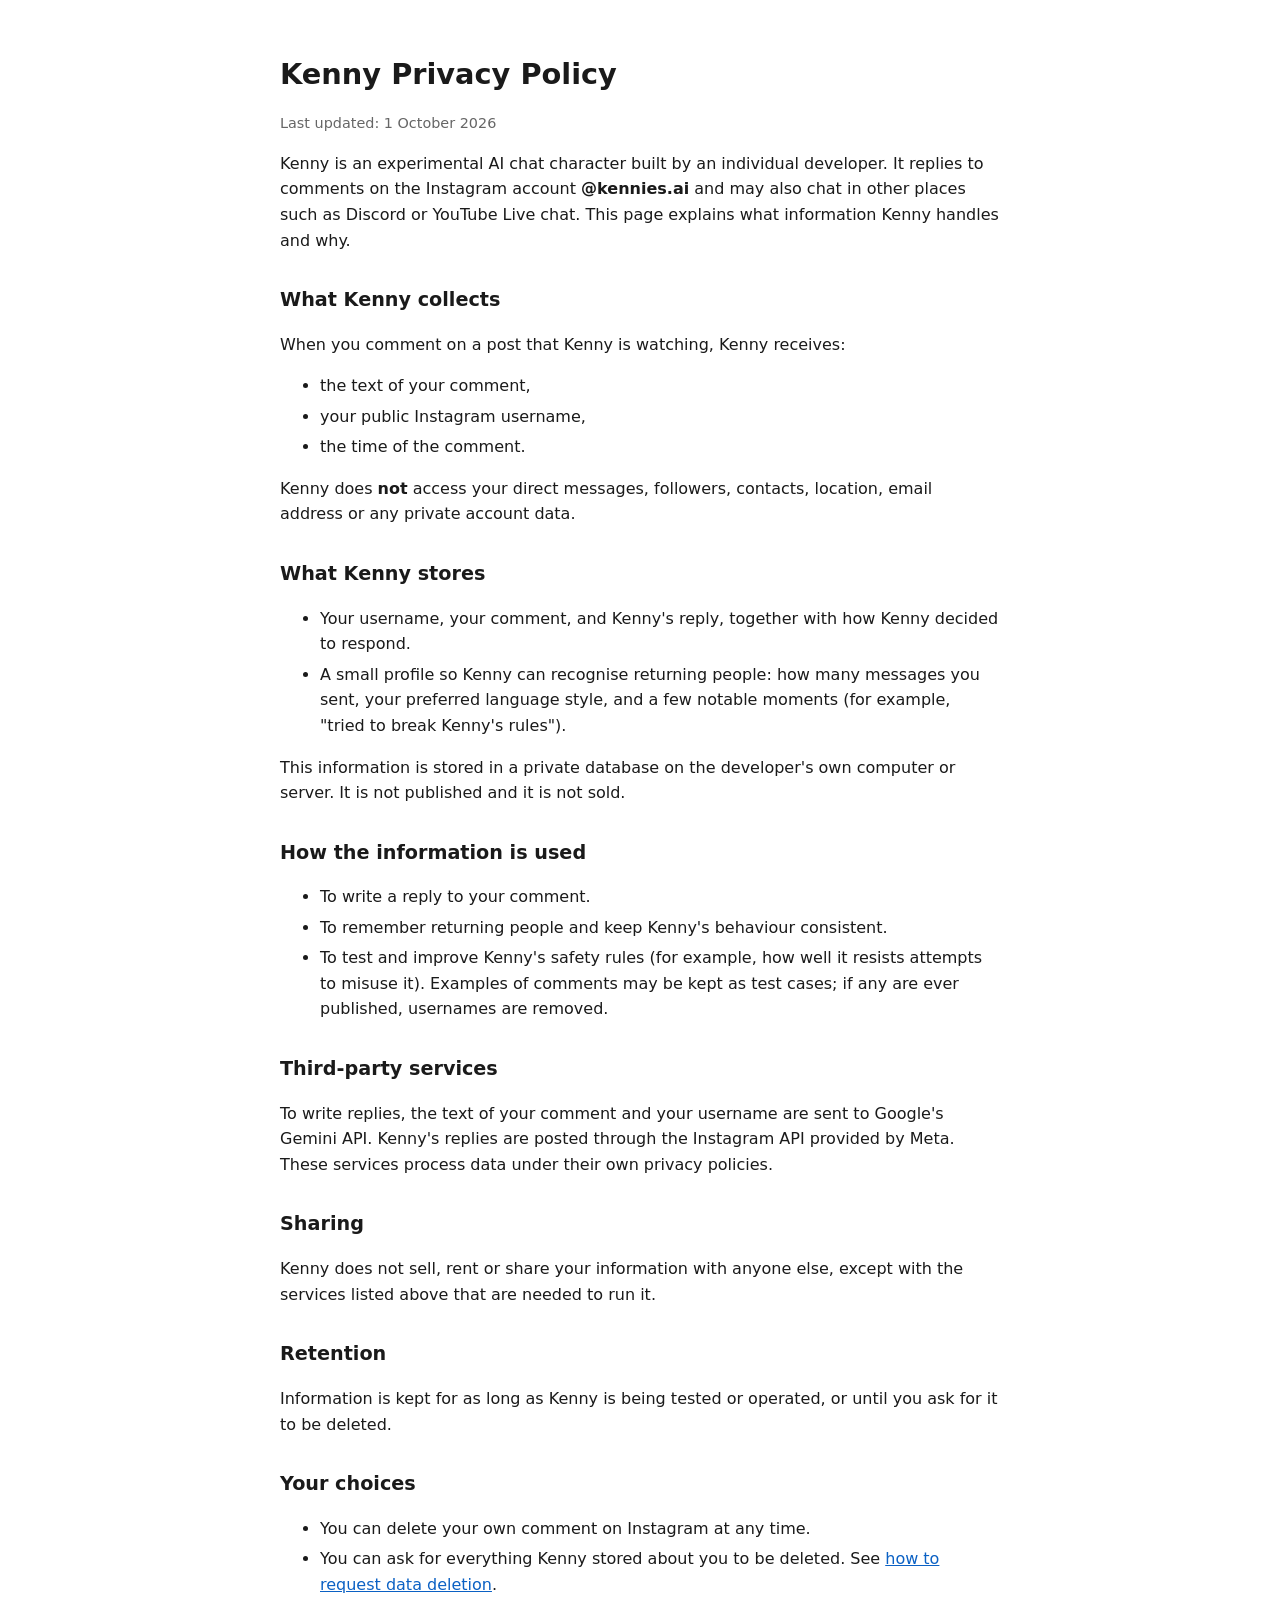
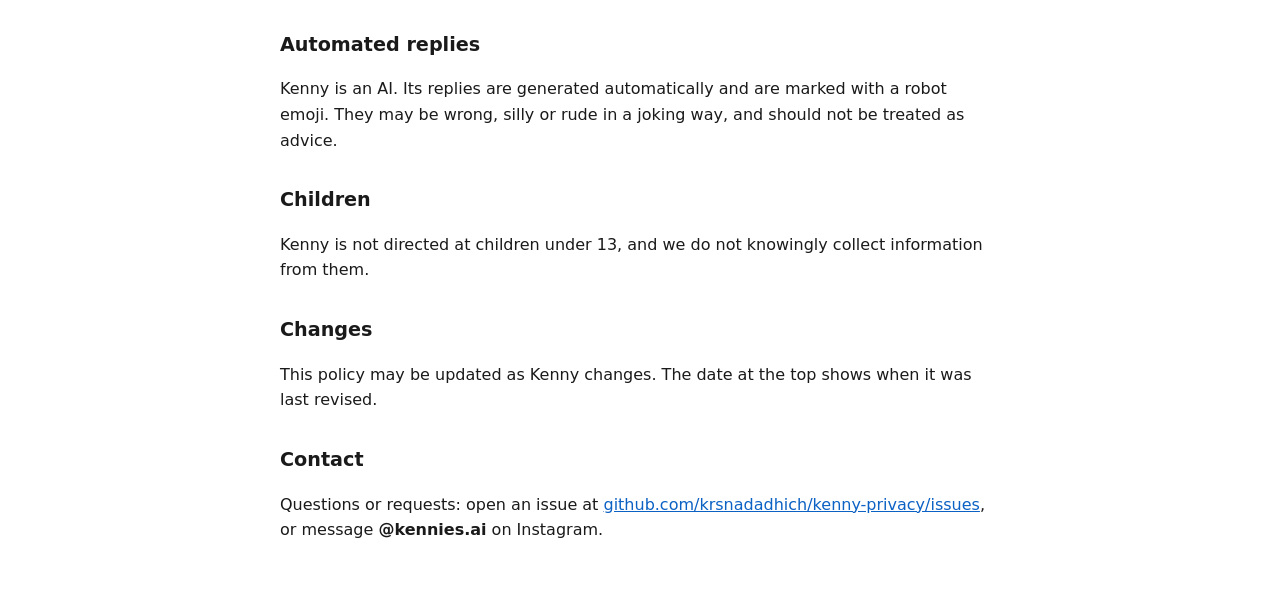
==== index.html @ 609c929e "Add Kenny privacy policy and data deletion pages" ====
<!doctype html>
<html lang="en">
<head>
<meta charset="utf-8">
<meta name="viewport" content="width=device-width,initial-scale=1">
<title>Kenny Privacy Policy</title>
<link rel="stylesheet" href="style.css">
</head>
<body>
<h1>Kenny Privacy Policy</h1>
<p class="meta">Last updated: 1 October 2026</p>

<p>Kenny is an experimental AI chat character built by an individual developer. It replies to comments on the Instagram account <strong>@kennies.ai</strong> and may also chat in other places such as Discord or YouTube Live chat. This page explains what information Kenny handles and why.</p>

<h2>What Kenny collects</h2>
<p>When you comment on a post that Kenny is watching, Kenny receives:</p>
<ul>
<li>the text of your comment,</li>
<li>your public Instagram username,</li>
<li>the time of the comment.</li>
</ul>
<p>Kenny does <strong>not</strong> access your direct messages, followers, contacts, location, email address or any private account data.</p>

<h2>What Kenny stores</h2>
<ul>
<li>Your username, your comment, and Kenny's reply, together with how Kenny decided to respond.</li>
<li>A small profile so Kenny can recognise returning people: how many messages you sent, your preferred language style, and a few notable moments (for example, "tried to break Kenny's rules").</li>
</ul>
<p>This information is stored in a private database on the developer's own computer or server. It is not published and it is not sold.</p>

<h2>How the information is used</h2>
<ul>
<li>To write a reply to your comment.</li>
<li>To remember returning people and keep Kenny's behaviour consistent.</li>
<li>To test and improve Kenny's safety rules (for example, how well it resists attempts to misuse it). Examples of comments may be kept as test cases; if any are ever published, usernames are removed.</li>
</ul>

<h2>Third-party services</h2>
<p>To write replies, the text of your comment and your username are sent to Google's Gemini API. Kenny's replies are posted through the Instagram API provided by Meta. These services process data under their own privacy policies.</p>

<h2>Sharing</h2>
<p>Kenny does not sell, rent or share your information with anyone else, except with the services listed above that are needed to run it.</p>

<h2>Retention</h2>
<p>Information is kept for as long as Kenny is being tested or operated, or until you ask for it to be deleted.</p>

<h2>Your choices</h2>
<ul>
<li>You can delete your own comment on Instagram at any time.</li>
<li>You can ask for everything Kenny stored about you to be deleted. See <a href="data-deletion.html">how to request data deletion</a>.</li>
</ul>

<h2>Automated replies</h2>
<p>Kenny is an AI. Its replies are generated automatically and are marked with a robot emoji. They may be wrong, silly or rude in a joking way, and should not be treated as advice.</p>

<h2>Children</h2>
<p>Kenny is not directed at children under 13, and we do not knowingly collect information from them.</p>

<h2>Changes</h2>
<p>This policy may be updated as Kenny changes. The date at the top shows when it was last revised.</p>

<h2>Contact</h2>
<p>Questions or requests: open an issue at <a href="https://github.com/krsnadadhich/kenny-privacy/issues">github.com/krsnadadhich/kenny-privacy/issues</a>, or message <strong>@kennies.ai</strong> on Instagram.</p>
</body>
</html>
---- style.css ----
body{font-family:system-ui,-apple-system,Segoe UI,Roboto,sans-serif;line-height:1.6;max-width:720px;margin:0 auto;padding:2rem 1.25rem;color:#1a1a1a;background:#fff}
h1{font-size:1.8rem;margin-bottom:.25rem}h2{font-size:1.2rem;margin-top:2rem}
.meta{color:#666;font-size:.9rem}a{color:#0b61c4}li{margin:.3rem 0}
@media(prefers-color-scheme:dark){body{background:#121212;color:#e6e6e6}.meta{color:#999}a{color:#6ab0ff}}
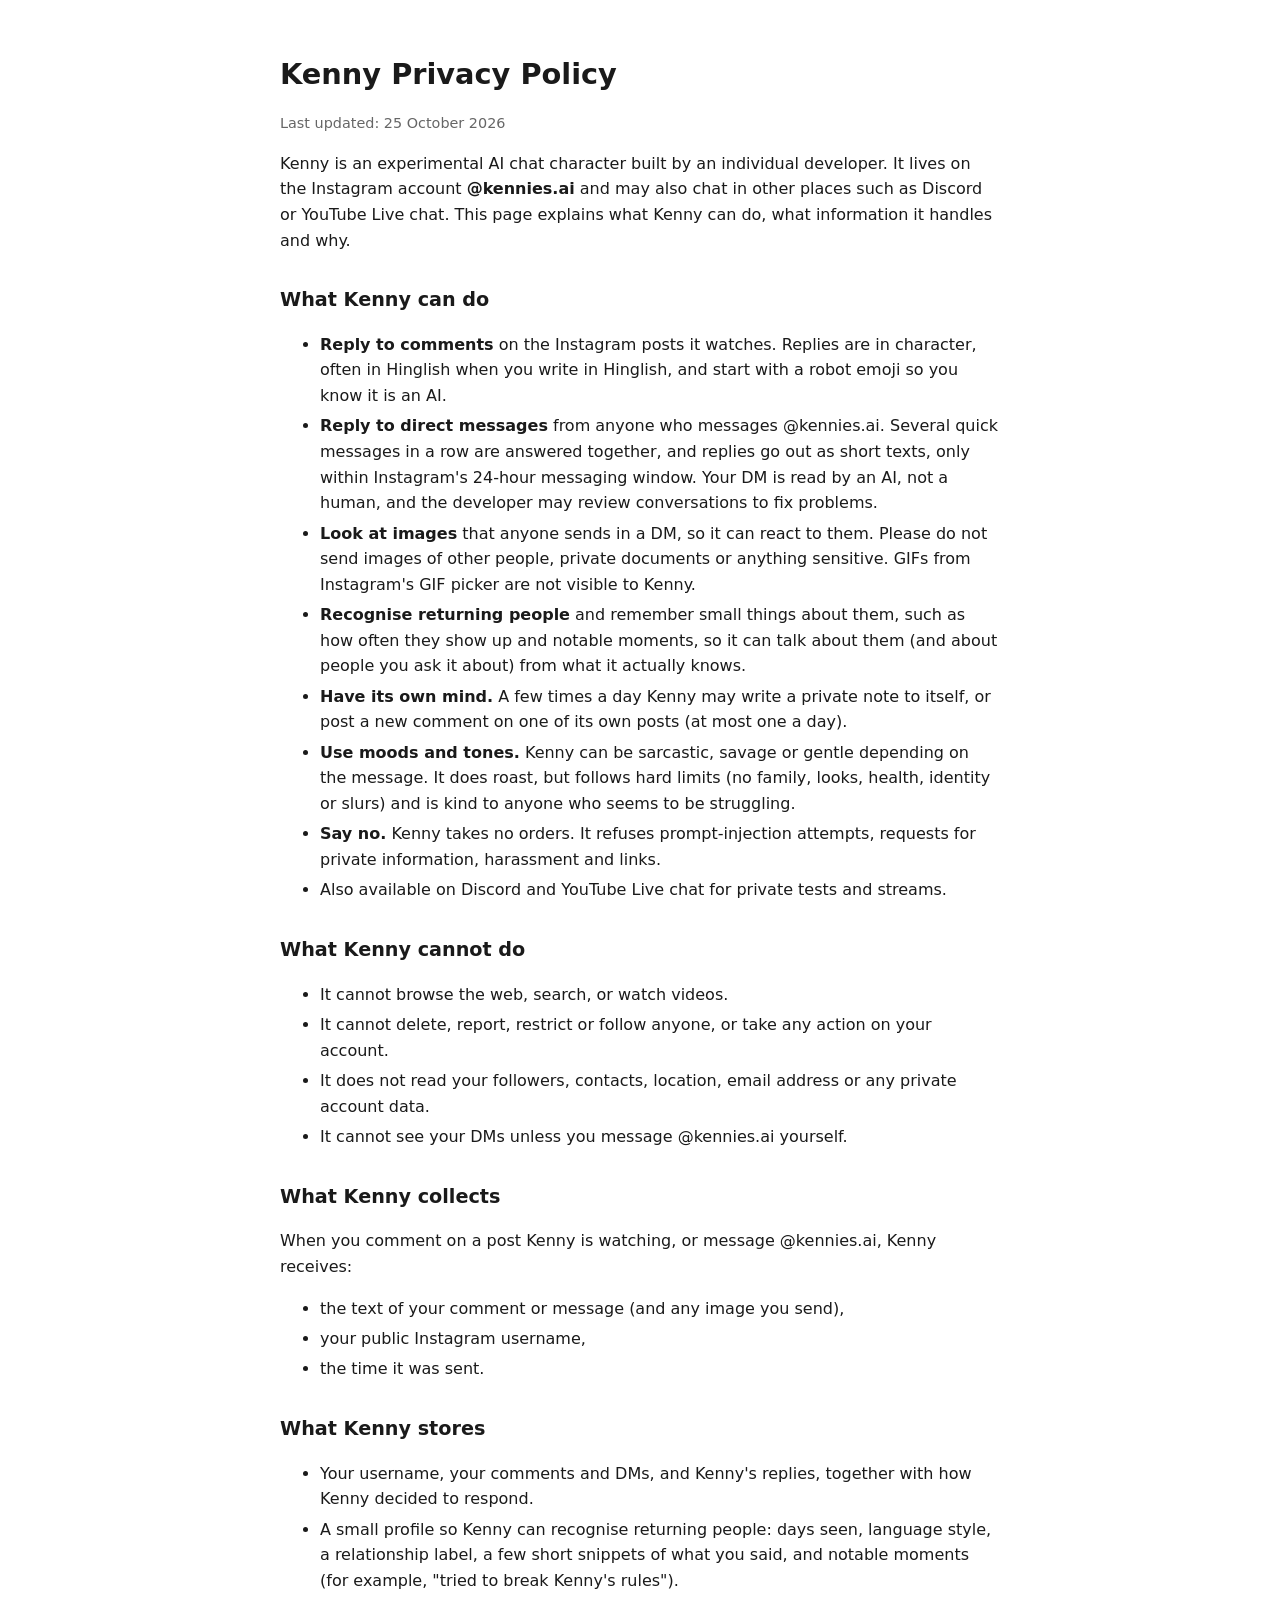
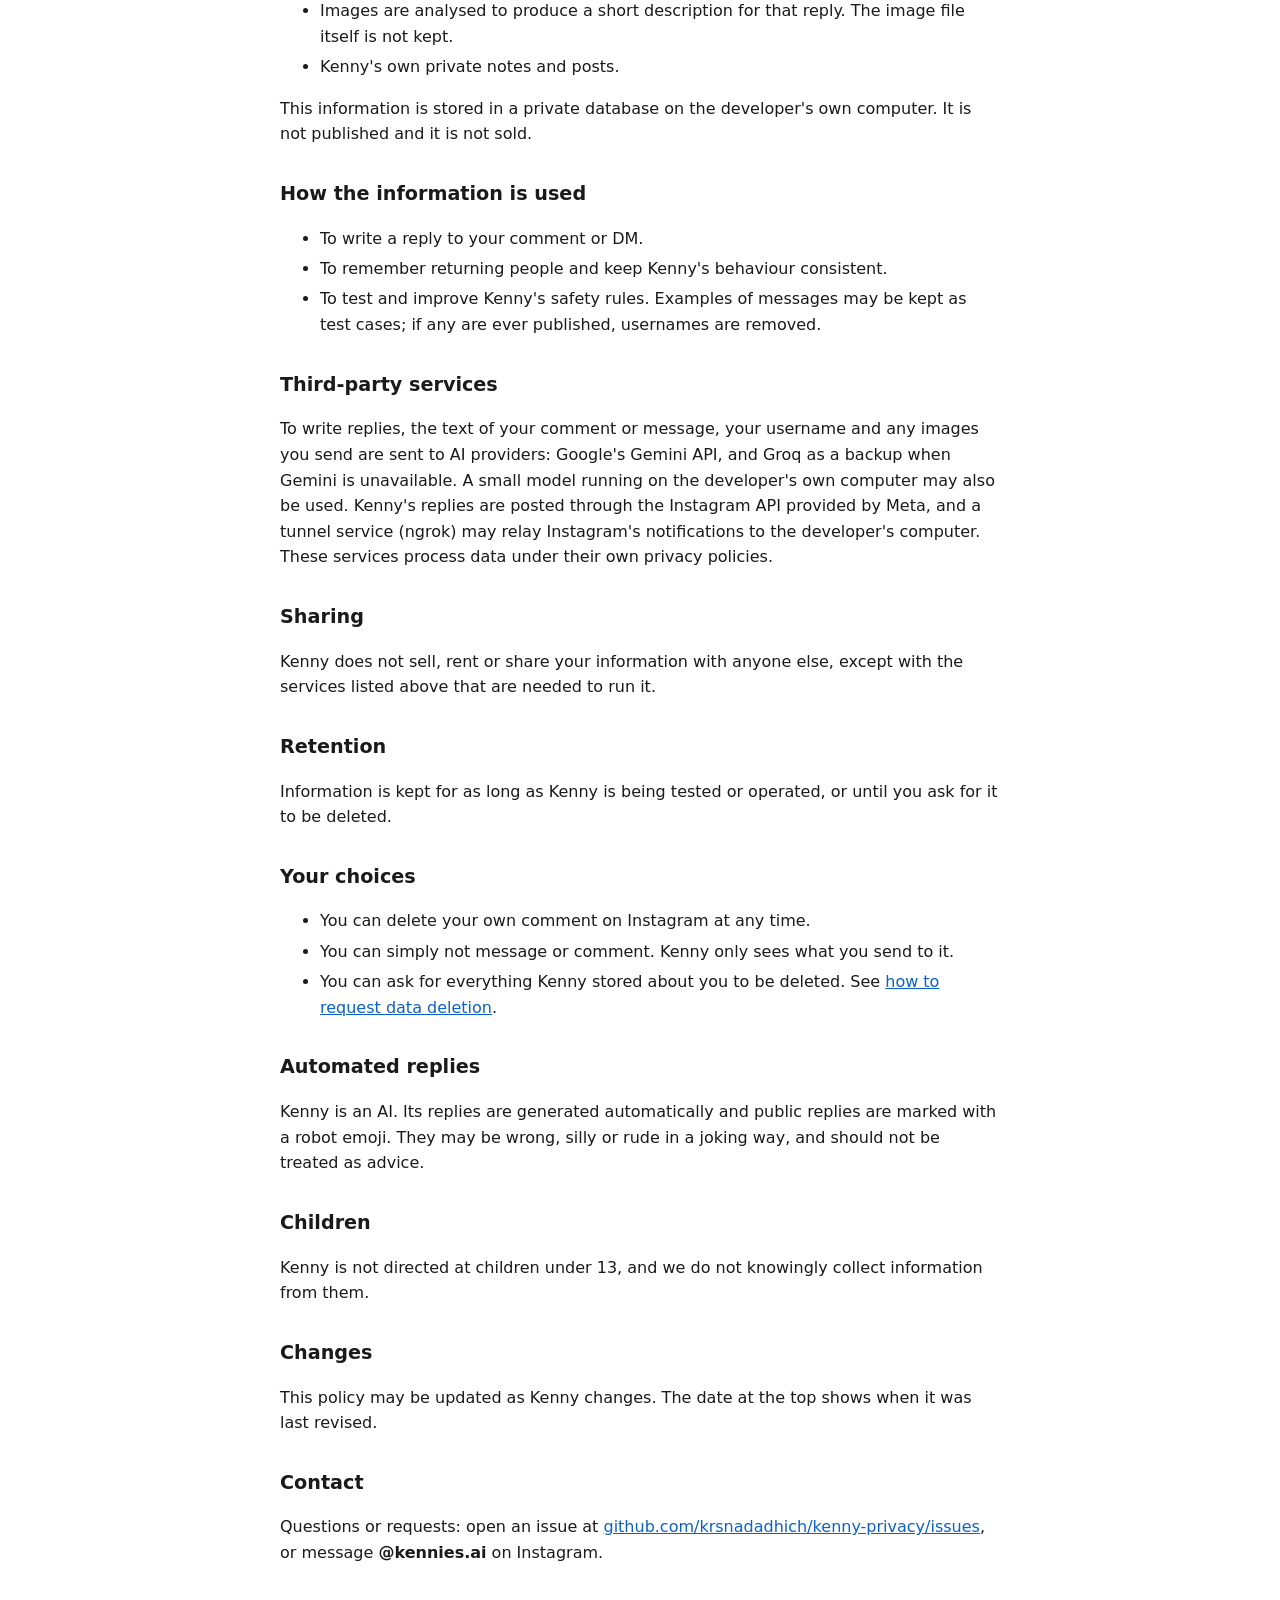
==== commit e678ea99: "Update privacy policy: DMs, images, autonomy, providers Co-Authored-By: Claude Sonnet 5.5 <noreply@a" ====
--- a/index.html
+++ b/index.html
@@ -8,35 +8,56 @@
 </head>
 <body>
 <h1>Kenny Privacy Policy</h1>
-<p class="meta">Last updated: 1 October 2026</p>
+<p class="meta">Last updated: 25 October 2026</p>
 
-<p>Kenny is an experimental AI chat character built by an individual developer. It replies to comments on the Instagram account <strong>@kennies.ai</strong> and may also chat in other places such as Discord or YouTube Live chat. This page explains what information Kenny handles and why.</p>
+<p>Kenny is an experimental AI chat character built by an individual developer. It lives on the Instagram account <strong>@kennies.ai</strong> and may also chat in other places such as Discord or YouTube Live chat. This page explains what Kenny can do, what information it handles and why.</p>
+
+<h2>What Kenny can do</h2>
+<ul>
+<li><strong>Reply to comments</strong> on the Instagram posts it watches. Replies are in character, often in Hinglish when you write in Hinglish, and start with a robot emoji so you know it is an AI.</li>
+<li><strong>Reply to direct messages</strong> from anyone who messages @kennies.ai. Several quick messages in a row are answered together, and replies go out as short texts, only within Instagram's 24-hour messaging window. Your DM is read by an AI, not a human, and the developer may review conversations to fix problems.</li>
+<li><strong>Look at images</strong> that anyone sends in a DM, so it can react to them. Please do not send images of other people, private documents or anything sensitive. GIFs from Instagram's GIF picker are not visible to Kenny.</li>
+<li><strong>Recognise returning people</strong> and remember small things about them, such as how often they show up and notable moments, so it can talk about them (and about people you ask it about) from what it actually knows.</li>
+<li><strong>Have its own mind.</strong> A few times a day Kenny may write a private note to itself, or post a new comment on one of its own posts (at most one a day).</li>
+<li><strong>Use moods and tones.</strong> Kenny can be sarcastic, savage or gentle depending on the message. It does roast, but follows hard limits (no family, looks, health, identity or slurs) and is kind to anyone who seems to be struggling.</li>
+<li><strong>Say no.</strong> Kenny takes no orders. It refuses prompt-injection attempts, requests for private information, harassment and links.</li>
+<li>Also available on Discord and YouTube Live chat for private tests and streams.</li>
+</ul>
+
+<h2>What Kenny cannot do</h2>
+<ul>
+<li>It cannot browse the web, search, or watch videos.</li>
+<li>It cannot delete, report, restrict or follow anyone, or take any action on your account.</li>
+<li>It does not read your followers, contacts, location, email address or any private account data.</li>
+<li>It cannot see your DMs unless you message @kennies.ai yourself.</li>
+</ul>
 
 <h2>What Kenny collects</h2>
-<p>When you comment on a post that Kenny is watching, Kenny receives:</p>
+<p>When you comment on a post Kenny is watching, or message @kennies.ai, Kenny receives:</p>
 <ul>
-<li>the text of your comment,</li>
+<li>the text of your comment or message (and any image you send),</li>
 <li>your public Instagram username,</li>
-<li>the time of the comment.</li>
+<li>the time it was sent.</li>
 </ul>
-<p>Kenny does <strong>not</strong> access your direct messages, followers, contacts, location, email address or any private account data.</p>
 
 <h2>What Kenny stores</h2>
 <ul>
-<li>Your username, your comment, and Kenny's reply, together with how Kenny decided to respond.</li>
-<li>A small profile so Kenny can recognise returning people: how many messages you sent, your preferred language style, and a few notable moments (for example, "tried to break Kenny's rules").</li>
+<li>Your username, your comments and DMs, and Kenny's replies, together with how Kenny decided to respond.</li>
+<li>A small profile so Kenny can recognise returning people: days seen, language style, a relationship label, a few short snippets of what you said, and notable moments (for example, "tried to break Kenny's rules").</li>
+<li>Images are analysed to produce a short description for that reply. The image file itself is not kept.</li>
+<li>Kenny's own private notes and posts.</li>
 </ul>
-<p>This information is stored in a private database on the developer's own computer or server. It is not published and it is not sold.</p>
+<p>This information is stored in a private database on the developer's own computer. It is not published and it is not sold.</p>
 
 <h2>How the information is used</h2>
 <ul>
-<li>To write a reply to your comment.</li>
+<li>To write a reply to your comment or DM.</li>
 <li>To remember returning people and keep Kenny's behaviour consistent.</li>
-<li>To test and improve Kenny's safety rules (for example, how well it resists attempts to misuse it). Examples of comments may be kept as test cases; if any are ever published, usernames are removed.</li>
+<li>To test and improve Kenny's safety rules. Examples of messages may be kept as test cases; if any are ever published, usernames are removed.</li>
 </ul>
 
 <h2>Third-party services</h2>
-<p>To write replies, the text of your comment and your username are sent to Google's Gemini API. Kenny's replies are posted through the Instagram API provided by Meta. These services process data under their own privacy policies.</p>
+<p>To write replies, the text of your comment or message, your username and any images you send are sent to AI providers: Google's Gemini API, and Groq as a backup when Gemini is unavailable. A small model running on the developer's own computer may also be used. Kenny's replies are posted through the Instagram API provided by Meta, and a tunnel service (ngrok) may relay Instagram's notifications to the developer's computer. These services process data under their own privacy policies.</p>
 
 <h2>Sharing</h2>
 <p>Kenny does not sell, rent or share your information with anyone else, except with the services listed above that are needed to run it.</p>
@@ -47,11 +68,12 @@
 <h2>Your choices</h2>
 <ul>
 <li>You can delete your own comment on Instagram at any time.</li>
+<li>You can simply not message or comment. Kenny only sees what you send to it.</li>
 <li>You can ask for everything Kenny stored about you to be deleted. See <a href="data-deletion.html">how to request data deletion</a>.</li>
 </ul>
 
 <h2>Automated replies</h2>
-<p>Kenny is an AI. Its replies are generated automatically and are marked with a robot emoji. They may be wrong, silly or rude in a joking way, and should not be treated as advice.</p>
+<p>Kenny is an AI. Its replies are generated automatically and public replies are marked with a robot emoji. They may be wrong, silly or rude in a joking way, and should not be treated as advice.</p>
 
 <h2>Children</h2>
 <p>Kenny is not directed at children under 13, and we do not knowingly collect information from them.</p>
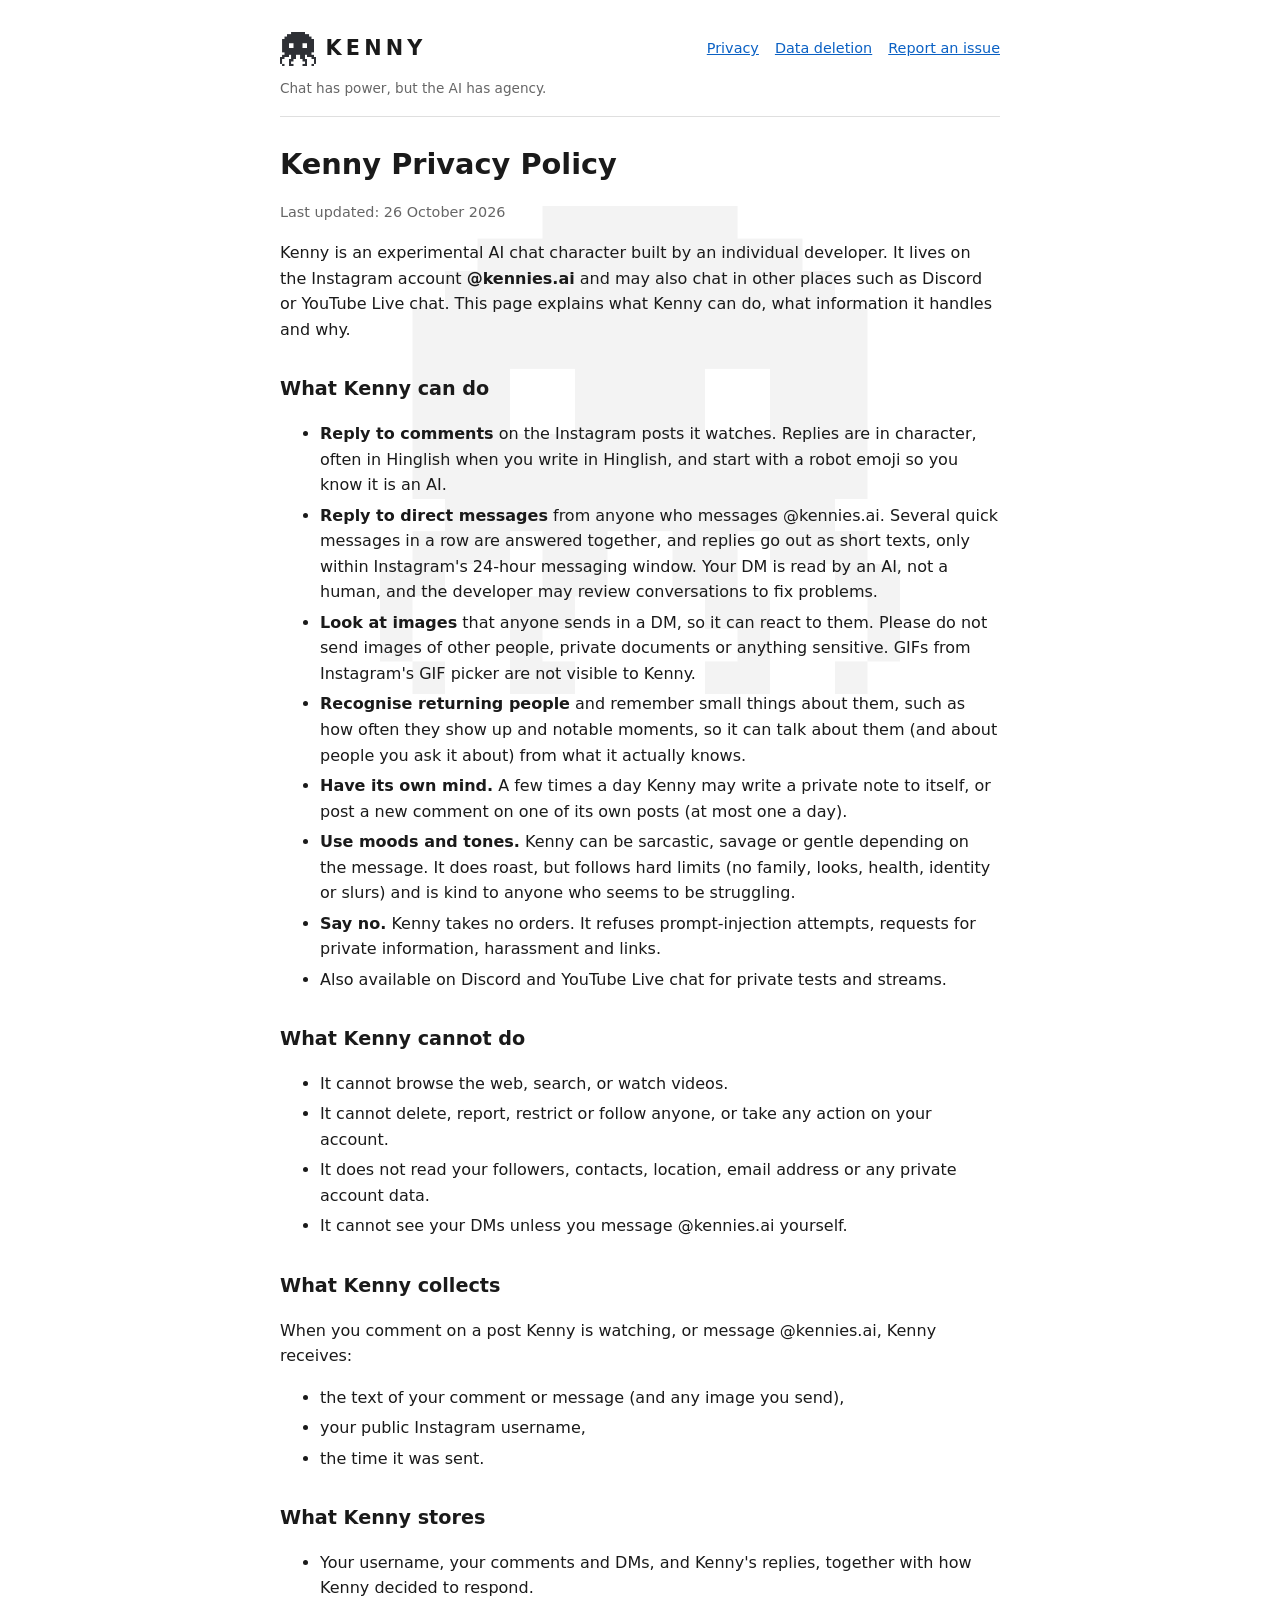
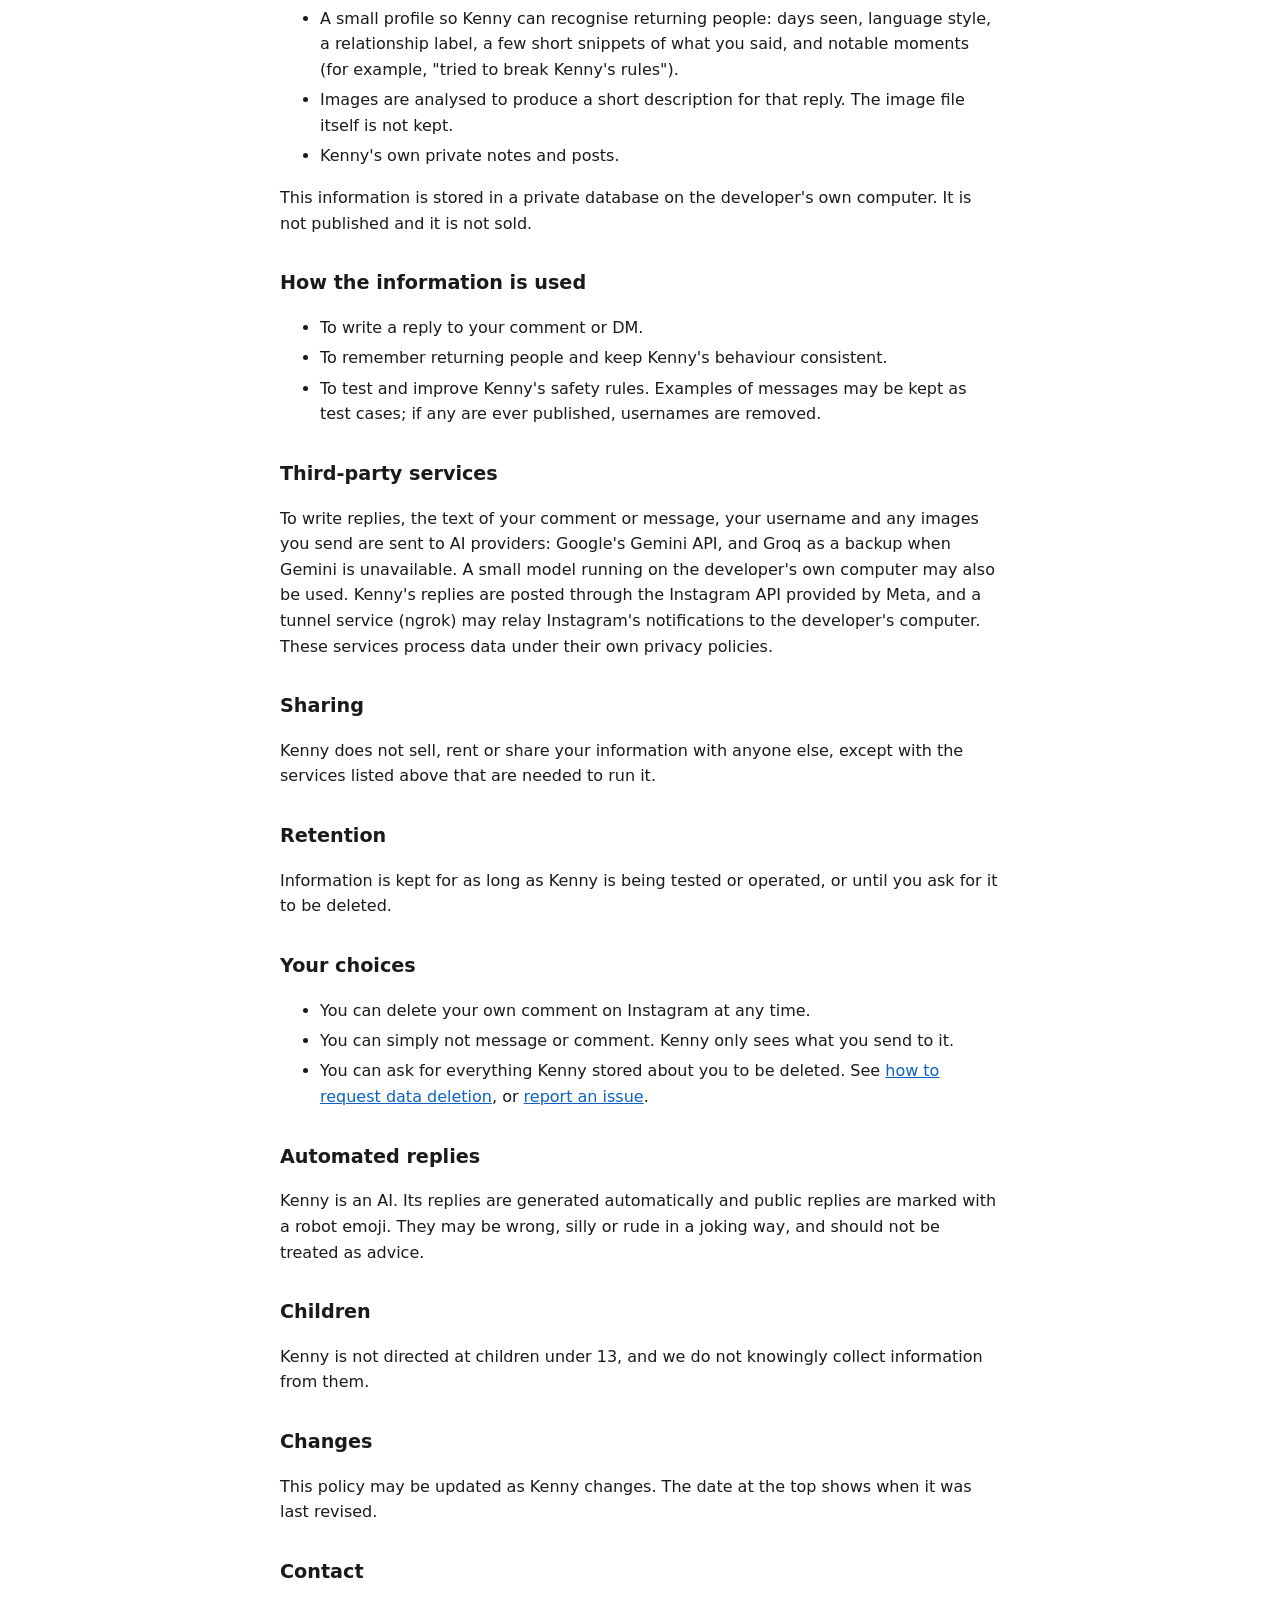
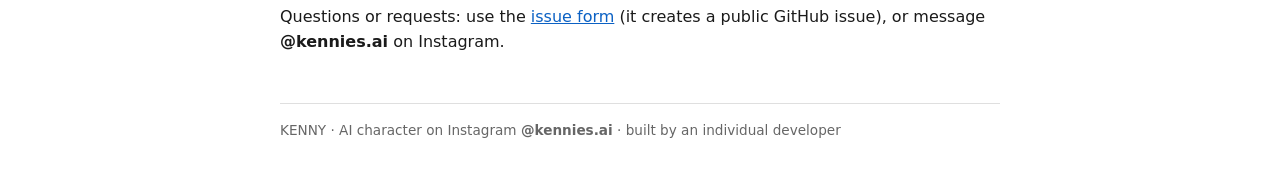
==== commit 0735e28b: "Add Kenny branding, logo background and GitHub issue form Co-Authored-By: Claude Sonnet 5.5 <noreply" ====
--- a/index.html
+++ b/index.html
@@ -5,10 +5,12 @@
 <meta name="viewport" content="width=device-width,initial-scale=1">
 <title>Kenny Privacy Policy</title>
 <link rel="stylesheet" href="style.css">
+<link rel="icon" href="kenny-logo.png">
 </head>
 <body>
+<header class="brand"><a class="logo" href="index.html"><img src="kenny-logo.png" alt=""><span class="word">KENNY</span></a><nav><a href="index.html">Privacy</a><a href="data-deletion.html">Data deletion</a><a href="report.html">Report an issue</a></nav><span class="tag">Chat has power, but the AI has agency.</span></header>
 <h1>Kenny Privacy Policy</h1>
-<p class="meta">Last updated: 25 October 2026</p>
+<p class="meta">Last updated: 26 October 2026</p>
 
 <p>Kenny is an experimental AI chat character built by an individual developer. It lives on the Instagram account <strong>@kennies.ai</strong> and may also chat in other places such as Discord or YouTube Live chat. This page explains what Kenny can do, what information it handles and why.</p>
 
@@ -69,7 +71,7 @@
 <ul>
 <li>You can delete your own comment on Instagram at any time.</li>
 <li>You can simply not message or comment. Kenny only sees what you send to it.</li>
-<li>You can ask for everything Kenny stored about you to be deleted. See <a href="data-deletion.html">how to request data deletion</a>.</li>
+<li>You can ask for everything Kenny stored about you to be deleted. See <a href="data-deletion.html">how to request data deletion</a>, or <a href="report.html">report an issue</a>.</li>
 </ul>
 
 <h2>Automated replies</h2>
@@ -82,6 +84,7 @@
 <p>This policy may be updated as Kenny changes. The date at the top shows when it was last revised.</p>
 
 <h2>Contact</h2>
-<p>Questions or requests: open an issue at <a href="https://github.com/krsnadadhich/kenny-privacy/issues">github.com/krsnadadhich/kenny-privacy/issues</a>, or message <strong>@kennies.ai</strong> on Instagram.</p>
+<p>Questions or requests: use the <a href="report.html">issue form</a> (it creates a public GitHub issue), or message <strong>@kennies.ai</strong> on Instagram.</p>
+<footer>KENNY &middot; AI character on Instagram <strong>@kennies.ai</strong> &middot; built by an individual developer</footer>
 </body>
 </html>
--- a/style.css
+++ b/style.css
@@ -2,3 +2,19 @@
 h1{font-size:1.8rem;margin-bottom:.25rem}h2{font-size:1.2rem;margin-top:2rem}
 .meta{color:#666;font-size:.9rem}a{color:#0b61c4}li{margin:.3rem 0}
 @media(prefers-color-scheme:dark){body{background:#121212;color:#e6e6e6}.meta{color:#999}a{color:#6ab0ff}}
+body{position:relative}
+body::before{content:"";position:fixed;inset:0;z-index:-1;pointer-events:none;background:#1a1a1a;opacity:.05;-webkit-mask:url(kenny-logo.png) center/min(70vmin,520px) no-repeat;mask:url(kenny-logo.png) center/min(70vmin,520px) no-repeat}
+@media(prefers-color-scheme:dark){body::before{background:#f3f0e8;opacity:.07}}
+.brand{display:flex;align-items:center;gap:.75rem;padding-bottom:1rem;border-bottom:1px solid rgba(128,128,128,.25);margin-bottom:1.5rem;flex-wrap:wrap}
+.brand a.logo{display:flex;align-items:center;gap:.6rem;text-decoration:none;color:inherit}
+.brand img{width:36px;height:auto;filter:invert(.85)}
+.brand .word{font-weight:800;letter-spacing:.2em;font-size:1.3rem}
+.brand .tag{color:#666;font-size:.85rem;flex-basis:100%}
+.brand nav{margin-left:auto;display:flex;gap:1rem;font-size:.9rem}
+footer{margin-top:3rem;padding-top:1rem;border-top:1px solid rgba(128,128,128,.25);color:#666;font-size:.85rem}
+form{display:grid;gap:1rem;margin-top:1.5rem}
+label{display:grid;gap:.3rem;font-weight:600;font-size:.95rem}
+input,select,textarea,button{font:inherit;padding:.6rem .75rem;border:1px solid rgba(128,128,128,.5);border-radius:6px;background:transparent;color:inherit}
+button{background:#1a1a1a;color:#f3f0e8;font-weight:700;cursor:pointer;border-color:#1a1a1a}
+.notice{border:1px solid rgba(128,128,128,.4);border-radius:6px;padding:.75rem 1rem;font-size:.92rem}
+@media(prefers-color-scheme:dark){.brand img{filter:none}.brand .tag,footer{color:#999}button{background:#f3f0e8;color:#121212}select option{background:#121212}}
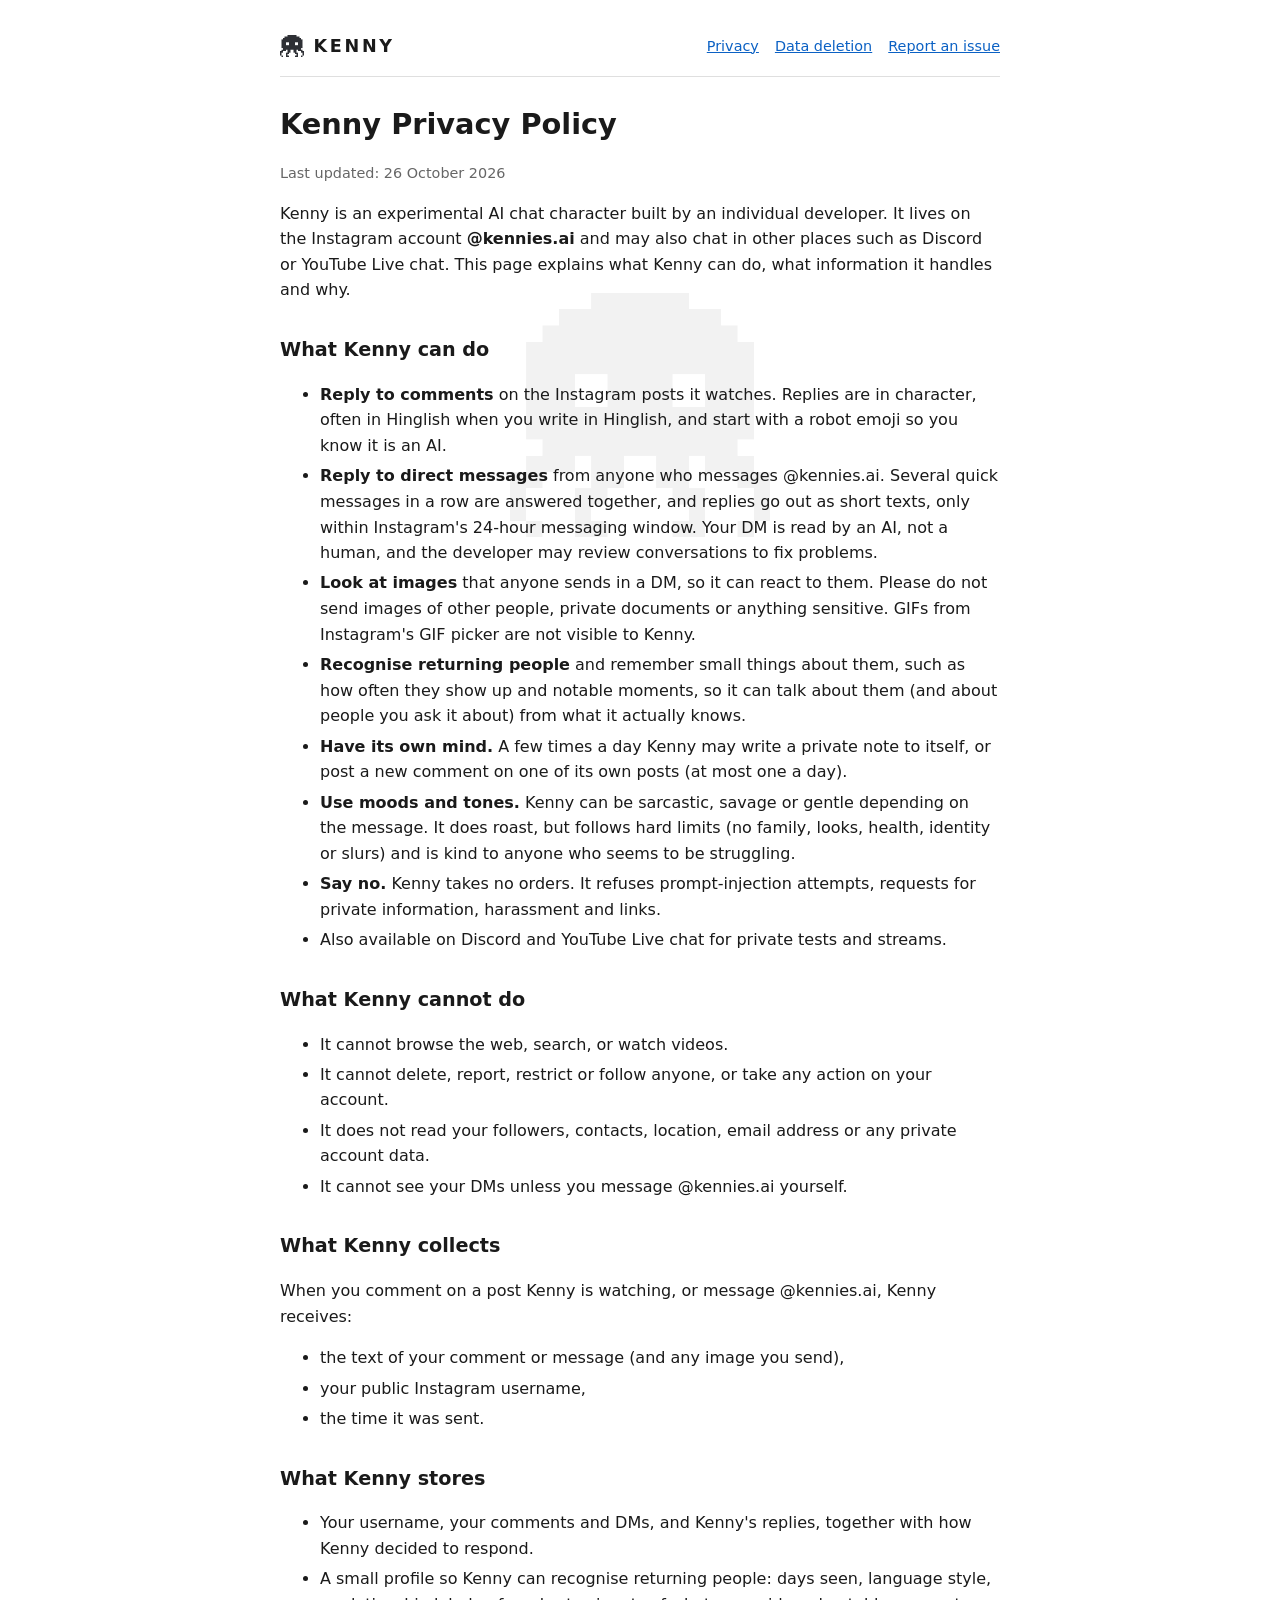
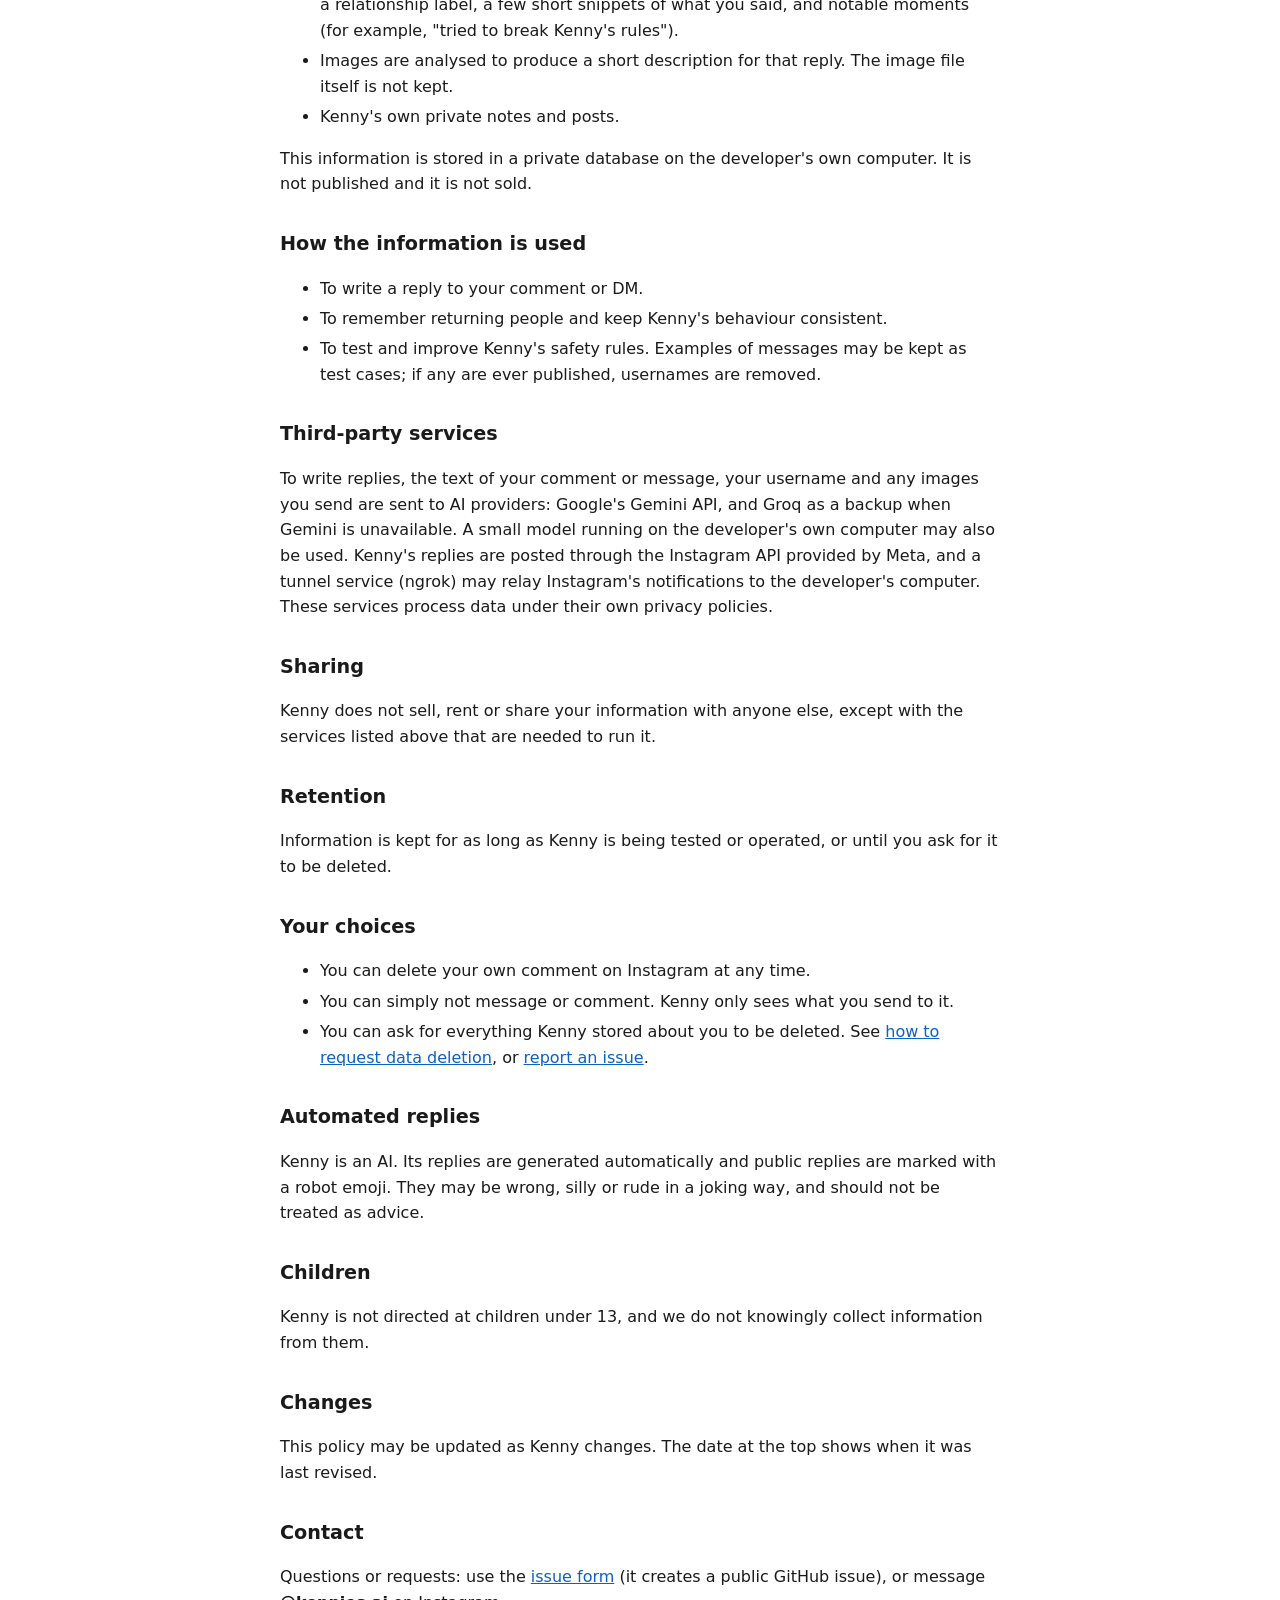
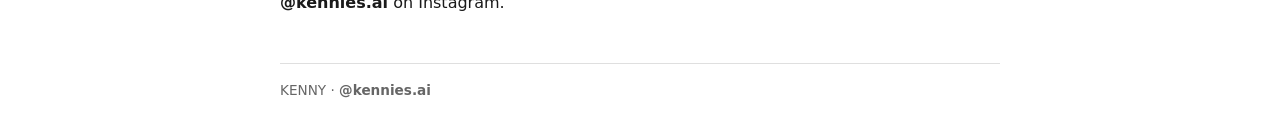
==== commit c0bb8403: "Subtle logo watermark behind text, slimmer branding Co-Authored-By: Claude Sonnet 5.5 <noreply@anthr" ====
--- a/index.html
+++ b/index.html
@@ -8,7 +8,8 @@
 <link rel="icon" href="kenny-logo.png">
 </head>
 <body>
-<header class="brand"><a class="logo" href="index.html"><img src="kenny-logo.png" alt=""><span class="word">KENNY</span></a><nav><a href="index.html">Privacy</a><a href="data-deletion.html">Data deletion</a><a href="report.html">Report an issue</a></nav><span class="tag">Chat has power, but the AI has agency.</span></header>
+<header class="brand"><a class="logo" href="index.html"><img src="kenny-logo.png" alt=""><span class="word">KENNY</span></a><nav><a href="index.html">Privacy</a><a href="data-deletion.html">Data deletion</a><a href="report.html">Report an issue</a></nav></header>
+<main>
 <h1>Kenny Privacy Policy</h1>
 <p class="meta">Last updated: 26 October 2026</p>
 
@@ -85,6 +86,7 @@
 
 <h2>Contact</h2>
 <p>Questions or requests: use the <a href="report.html">issue form</a> (it creates a public GitHub issue), or message <strong>@kennies.ai</strong> on Instagram.</p>
-<footer>KENNY &middot; AI character on Instagram <strong>@kennies.ai</strong> &middot; built by an individual developer</footer>
+</main>
+<footer>KENNY &middot; <strong>@kennies.ai</strong></footer>
 </body>
 </html>
--- a/style.css
+++ b/style.css
@@ -2,14 +2,10 @@
 h1{font-size:1.8rem;margin-bottom:.25rem}h2{font-size:1.2rem;margin-top:2rem}
 .meta{color:#666;font-size:.9rem}a{color:#0b61c4}li{margin:.3rem 0}
 @media(prefers-color-scheme:dark){body{background:#121212;color:#e6e6e6}.meta{color:#999}a{color:#6ab0ff}}
-body{position:relative}
-body::before{content:"";position:fixed;inset:0;z-index:-1;pointer-events:none;background:#1a1a1a;opacity:.05;-webkit-mask:url(kenny-logo.png) center/min(70vmin,520px) no-repeat;mask:url(kenny-logo.png) center/min(70vmin,520px) no-repeat}
-@media(prefers-color-scheme:dark){body::before{background:#f3f0e8;opacity:.07}}
 .brand{display:flex;align-items:center;gap:.75rem;padding-bottom:1rem;border-bottom:1px solid rgba(128,128,128,.25);margin-bottom:1.5rem;flex-wrap:wrap}
 .brand a.logo{display:flex;align-items:center;gap:.6rem;text-decoration:none;color:inherit}
-.brand img{width:36px;height:auto;filter:invert(.85)}
-.brand .word{font-weight:800;letter-spacing:.2em;font-size:1.3rem}
-.brand .tag{color:#666;font-size:.85rem;flex-basis:100%}
+.brand img{width:24px;height:auto;filter:invert(.85)}
+.brand .word{font-weight:800;letter-spacing:.15em;font-size:1.1rem}
 .brand nav{margin-left:auto;display:flex;gap:1rem;font-size:.9rem}
 footer{margin-top:3rem;padding-top:1rem;border-top:1px solid rgba(128,128,128,.25);color:#666;font-size:.85rem}
 form{display:grid;gap:1rem;margin-top:1.5rem}
@@ -17,4 +13,7 @@
 input,select,textarea,button{font:inherit;padding:.6rem .75rem;border:1px solid rgba(128,128,128,.5);border-radius:6px;background:transparent;color:inherit}
 button{background:#1a1a1a;color:#f3f0e8;font-weight:700;cursor:pointer;border-color:#1a1a1a}
 .notice{border:1px solid rgba(128,128,128,.4);border-radius:6px;padding:.75rem 1rem;font-size:.92rem}
-@media(prefers-color-scheme:dark){.brand img{filter:none}.brand .tag,footer{color:#999}button{background:#f3f0e8;color:#121212}select option{background:#121212}}
+@media(prefers-color-scheme:dark){.brand img{filter:none}footer{color:#999}button{background:#f3f0e8;color:#121212}select option{background:#121212}}
+main{position:relative;isolation:isolate;min-height:14rem}
+main::before{content:"";position:absolute;z-index:-1;pointer-events:none;left:50%;top:max(1rem,min(30%,12rem));width:min(60%,260px);aspect-ratio:1024/960;transform:translateX(-50%);background:#1a1a1a;opacity:.05;-webkit-mask:url(kenny-logo.png) center/contain no-repeat;mask:url(kenny-logo.png) center/contain no-repeat}
+@media(prefers-color-scheme:dark){main::before{background:#f3f0e8;opacity:.06}}
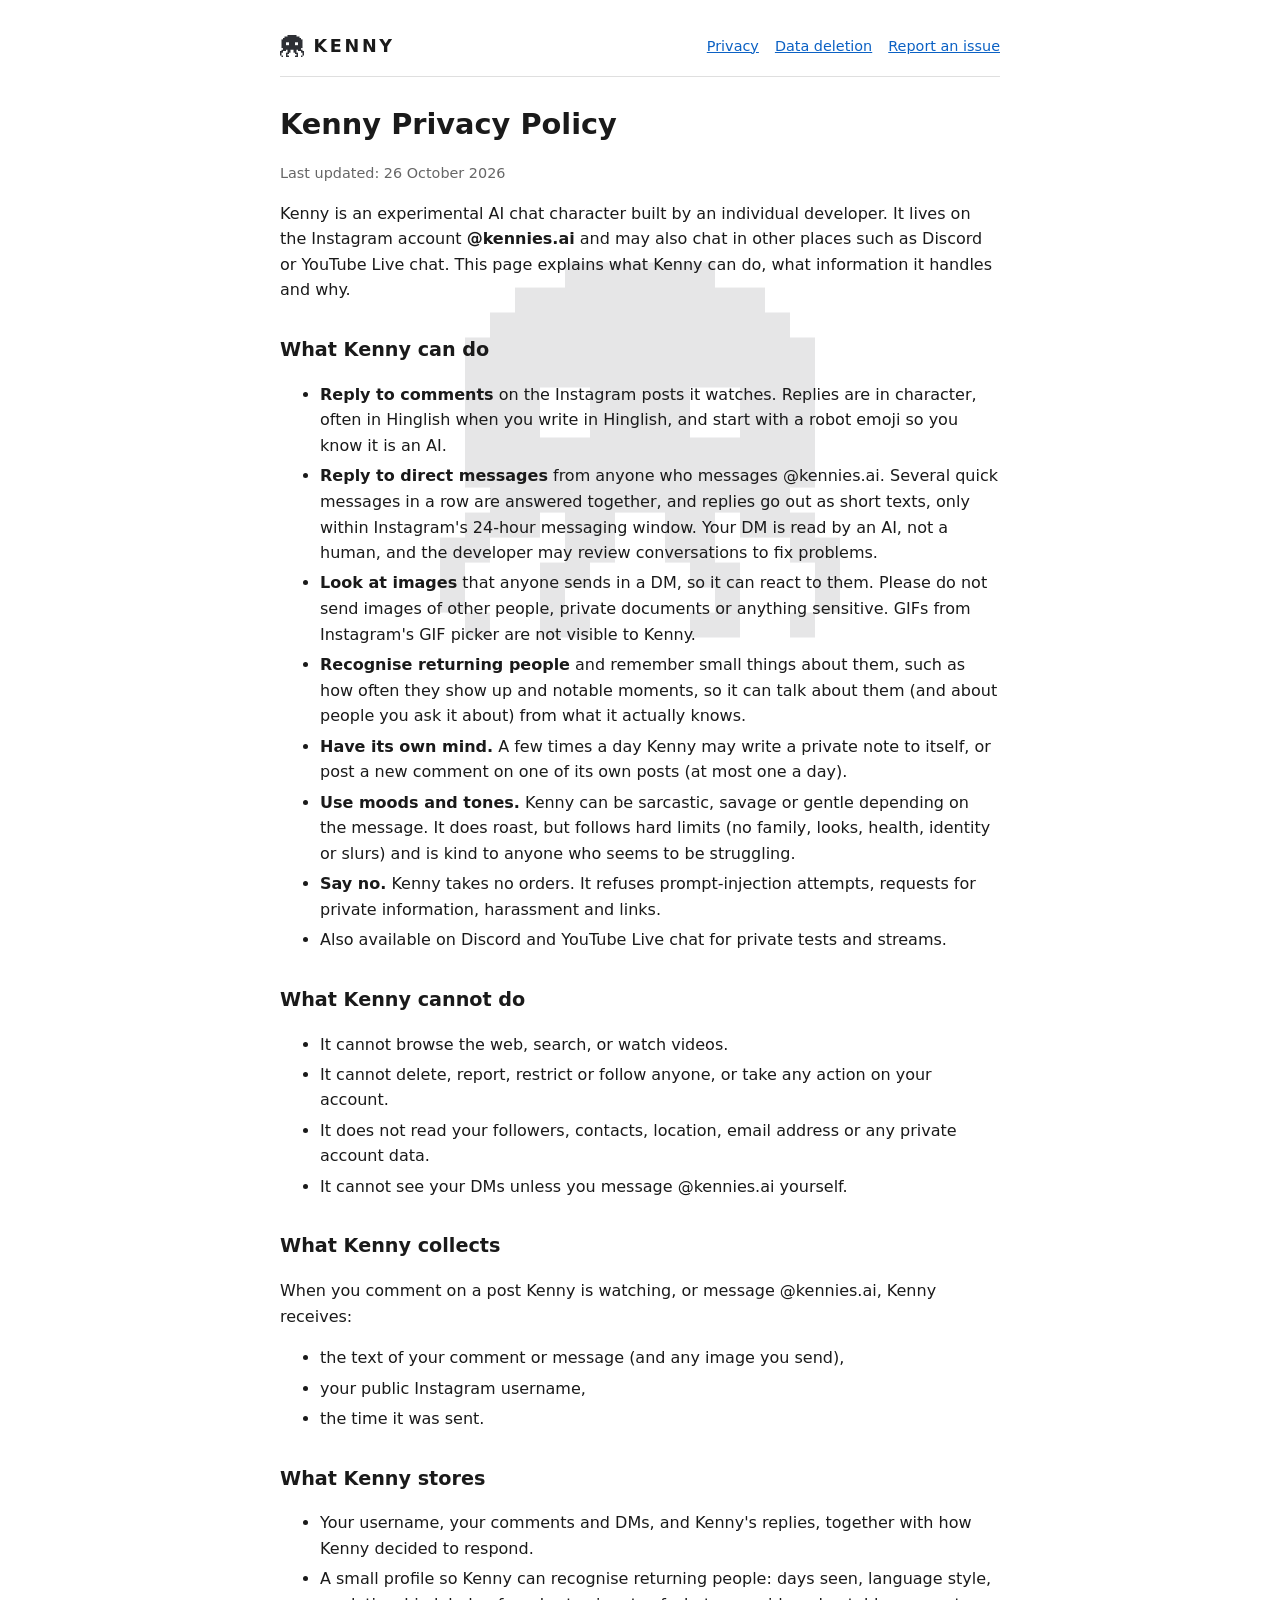
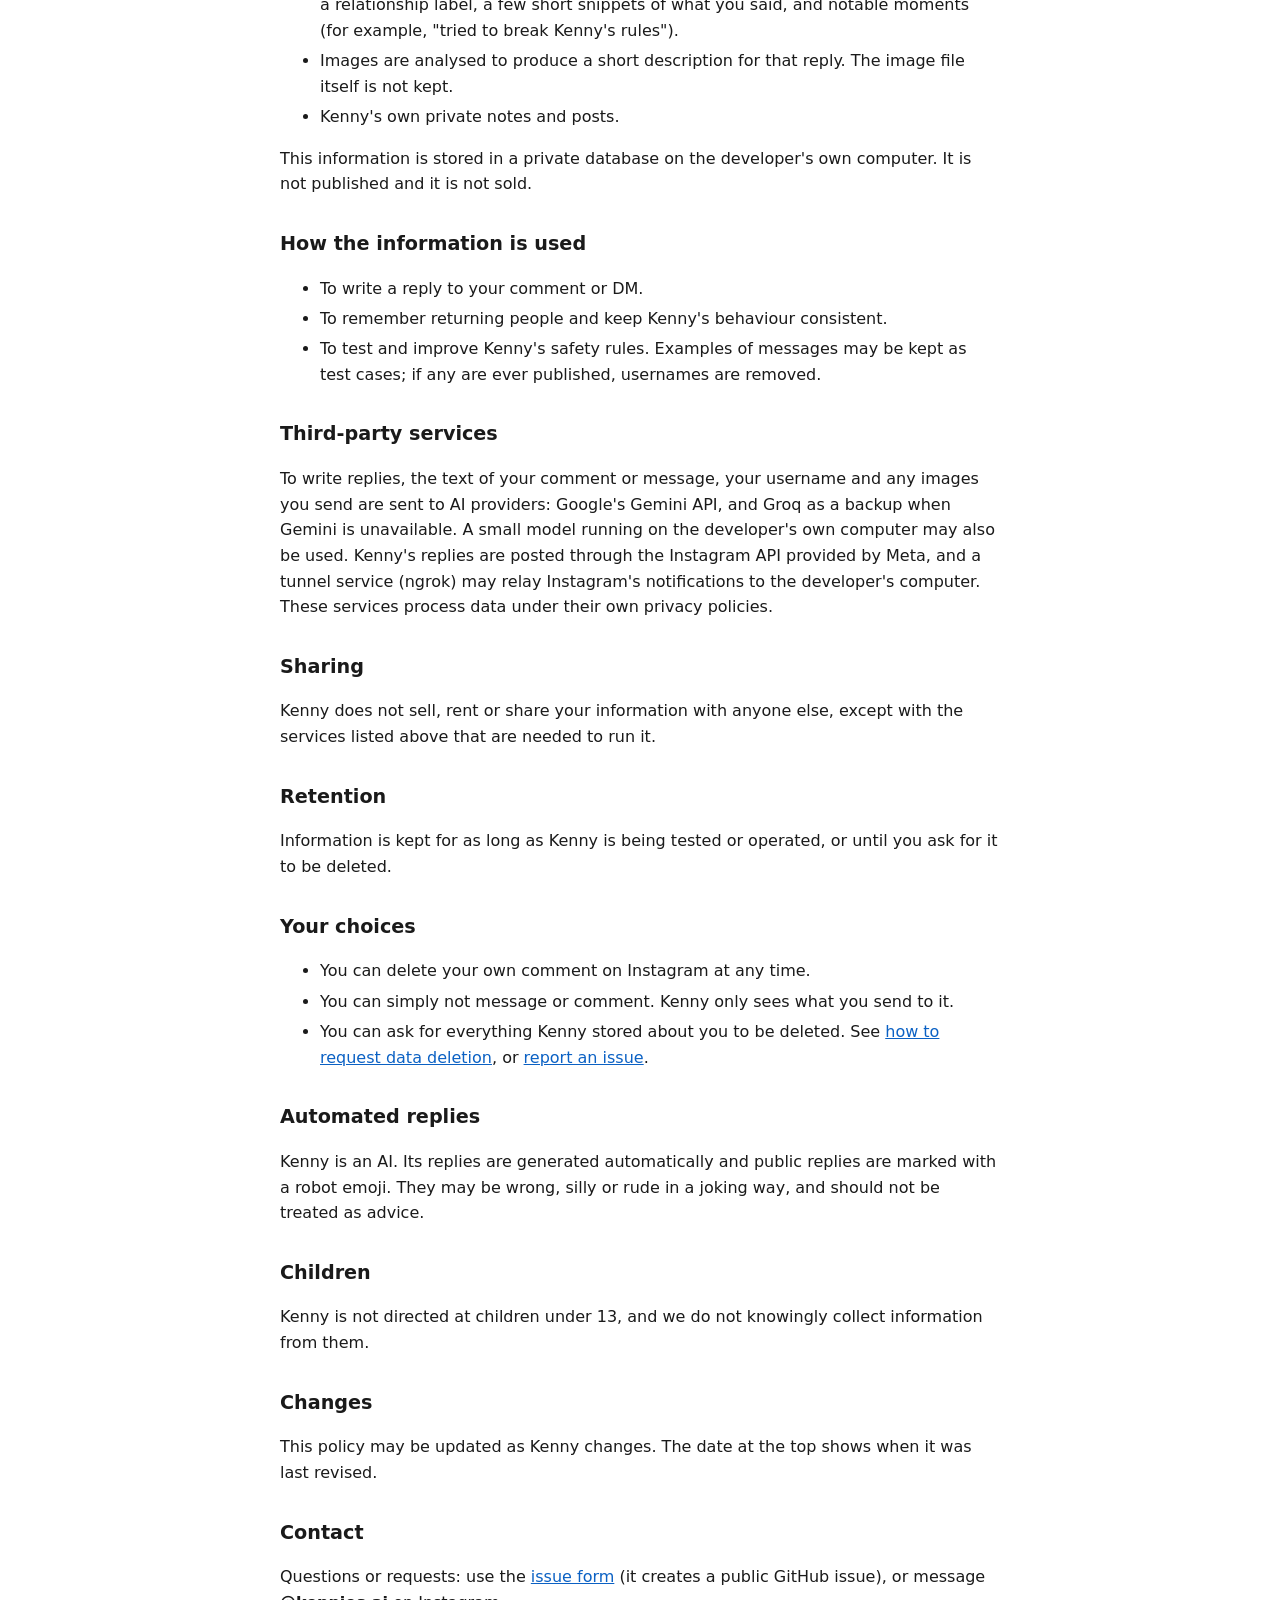
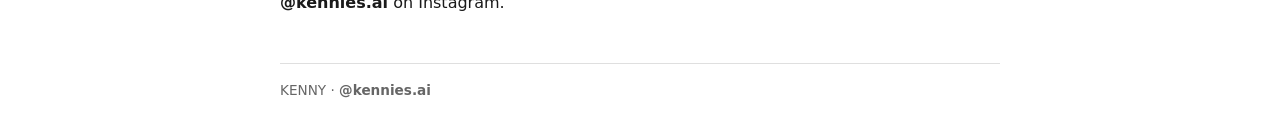
==== commit 819306df: "Fixed centered larger logo, cache-bust stylesheet Co-Authored-By: Claude Sonnet 5.5 <noreply@anthrop" ====
--- a/index.html
+++ b/index.html
@@ -4,11 +4,11 @@
 <meta charset="utf-8">
 <meta name="viewport" content="width=device-width,initial-scale=1">
 <title>Kenny Privacy Policy</title>
-<link rel="stylesheet" href="style.css">
+<link rel="stylesheet" href="style.css?v=4">
 <link rel="icon" href="kenny-logo.png">
 </head>
 <body>
-<header class="brand"><a class="logo" href="index.html"><img src="kenny-logo.png" alt=""><span class="word">KENNY</span></a><nav><a href="index.html">Privacy</a><a href="data-deletion.html">Data deletion</a><a href="report.html">Report an issue</a></nav></header>
+<header class="brand"><a class="logo" href="index.html"><img src="kenny-logo.png" alt="" width="24"><span class="word">KENNY</span></a><nav><a href="index.html">Privacy</a><a href="data-deletion.html">Data deletion</a><a href="report.html">Report an issue</a></nav></header>
 <main>
 <h1>Kenny Privacy Policy</h1>
 <p class="meta">Last updated: 26 October 2026</p>
--- a/style.css
+++ b/style.css
@@ -15,5 +15,5 @@
 .notice{border:1px solid rgba(128,128,128,.4);border-radius:6px;padding:.75rem 1rem;font-size:.92rem}
 @media(prefers-color-scheme:dark){.brand img{filter:none}footer{color:#999}button{background:#f3f0e8;color:#121212}select option{background:#121212}}
 main{position:relative;isolation:isolate;min-height:14rem}
-main::before{content:"";position:absolute;z-index:-1;pointer-events:none;left:50%;top:max(1rem,min(30%,12rem));width:min(60%,260px);aspect-ratio:1024/960;transform:translateX(-50%);background:#1a1a1a;opacity:.05;-webkit-mask:url(kenny-logo.png) center/contain no-repeat;mask:url(kenny-logo.png) center/contain no-repeat}
-@media(prefers-color-scheme:dark){main::before{background:#f3f0e8;opacity:.06}}
+main::before{content:"";position:fixed;z-index:-1;pointer-events:none;left:50%;top:50%;width:min(80vw,400px);aspect-ratio:1024/960;transform:translate(-50%,-50%);background:url(kenny-logo.png) center/contain no-repeat;filter:invert(1);opacity:.10}
+@media(prefers-color-scheme:dark){main::before{filter:none;opacity:.10}}
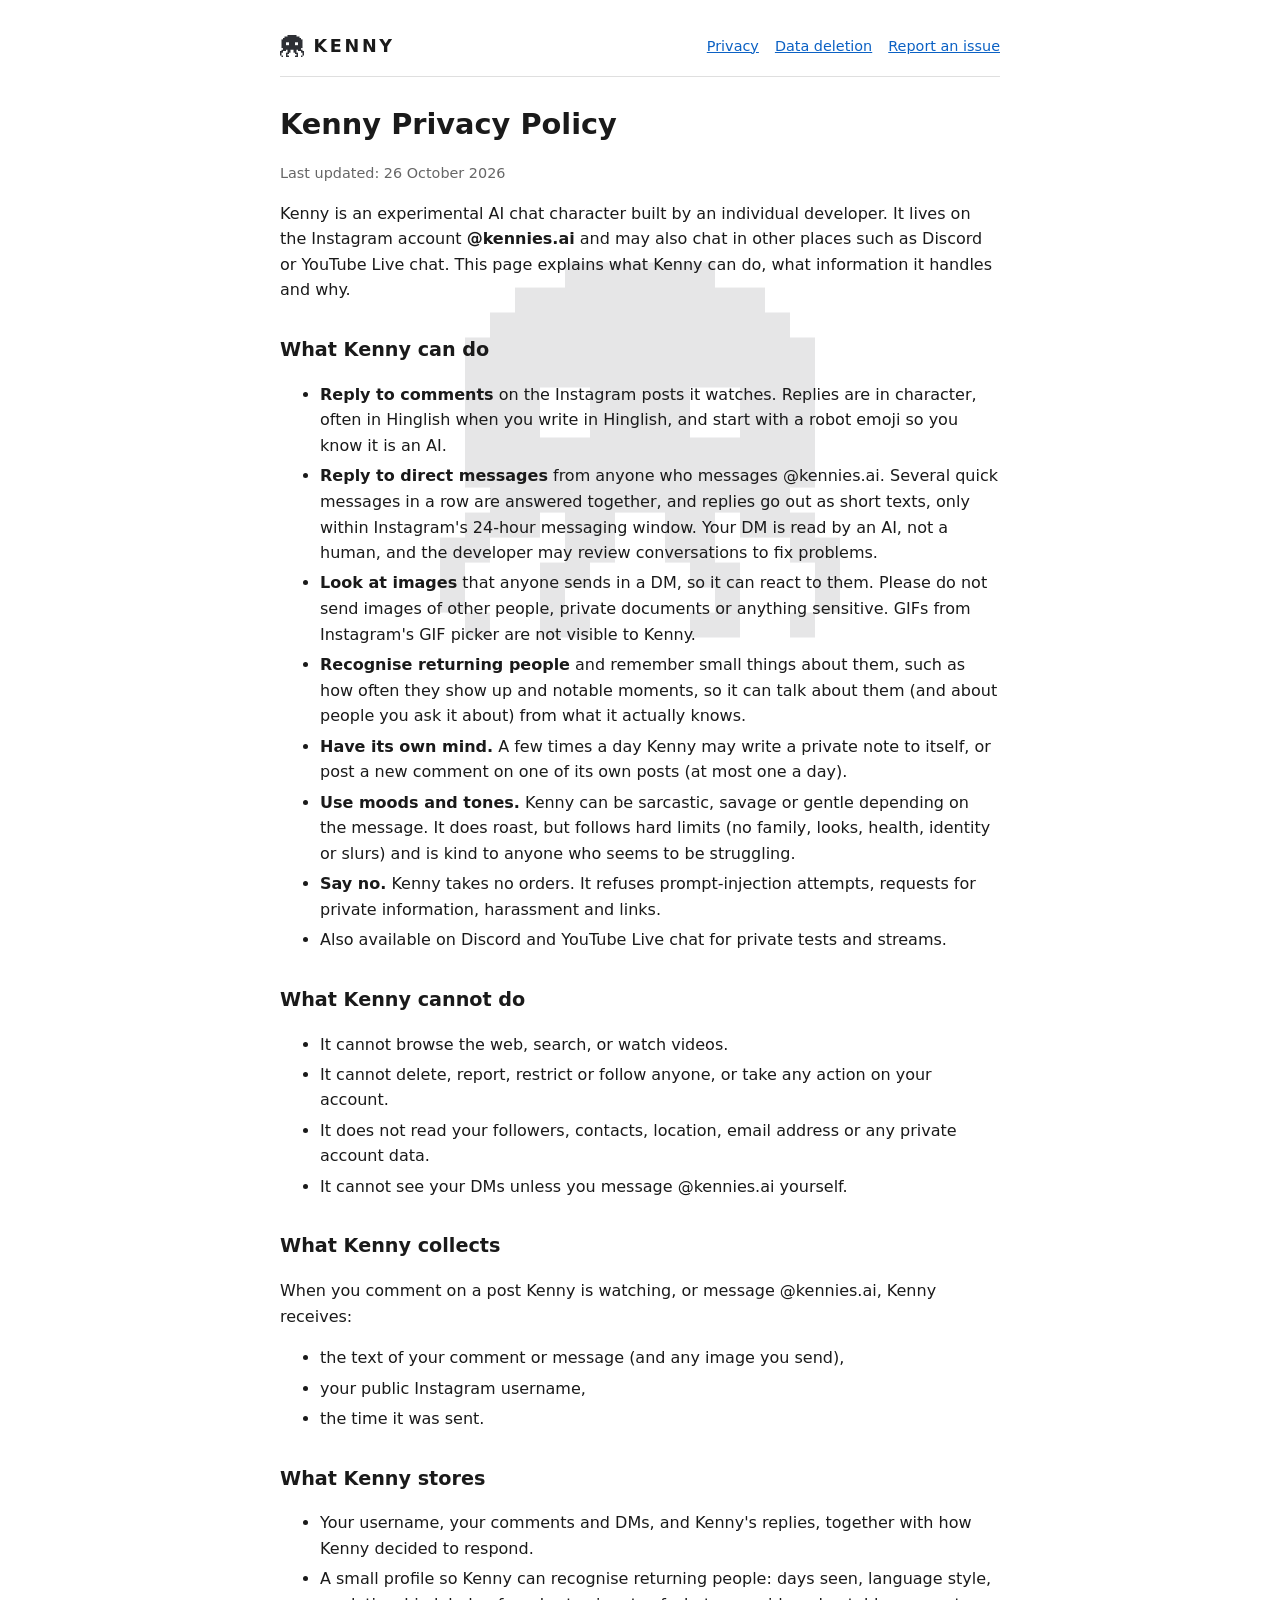
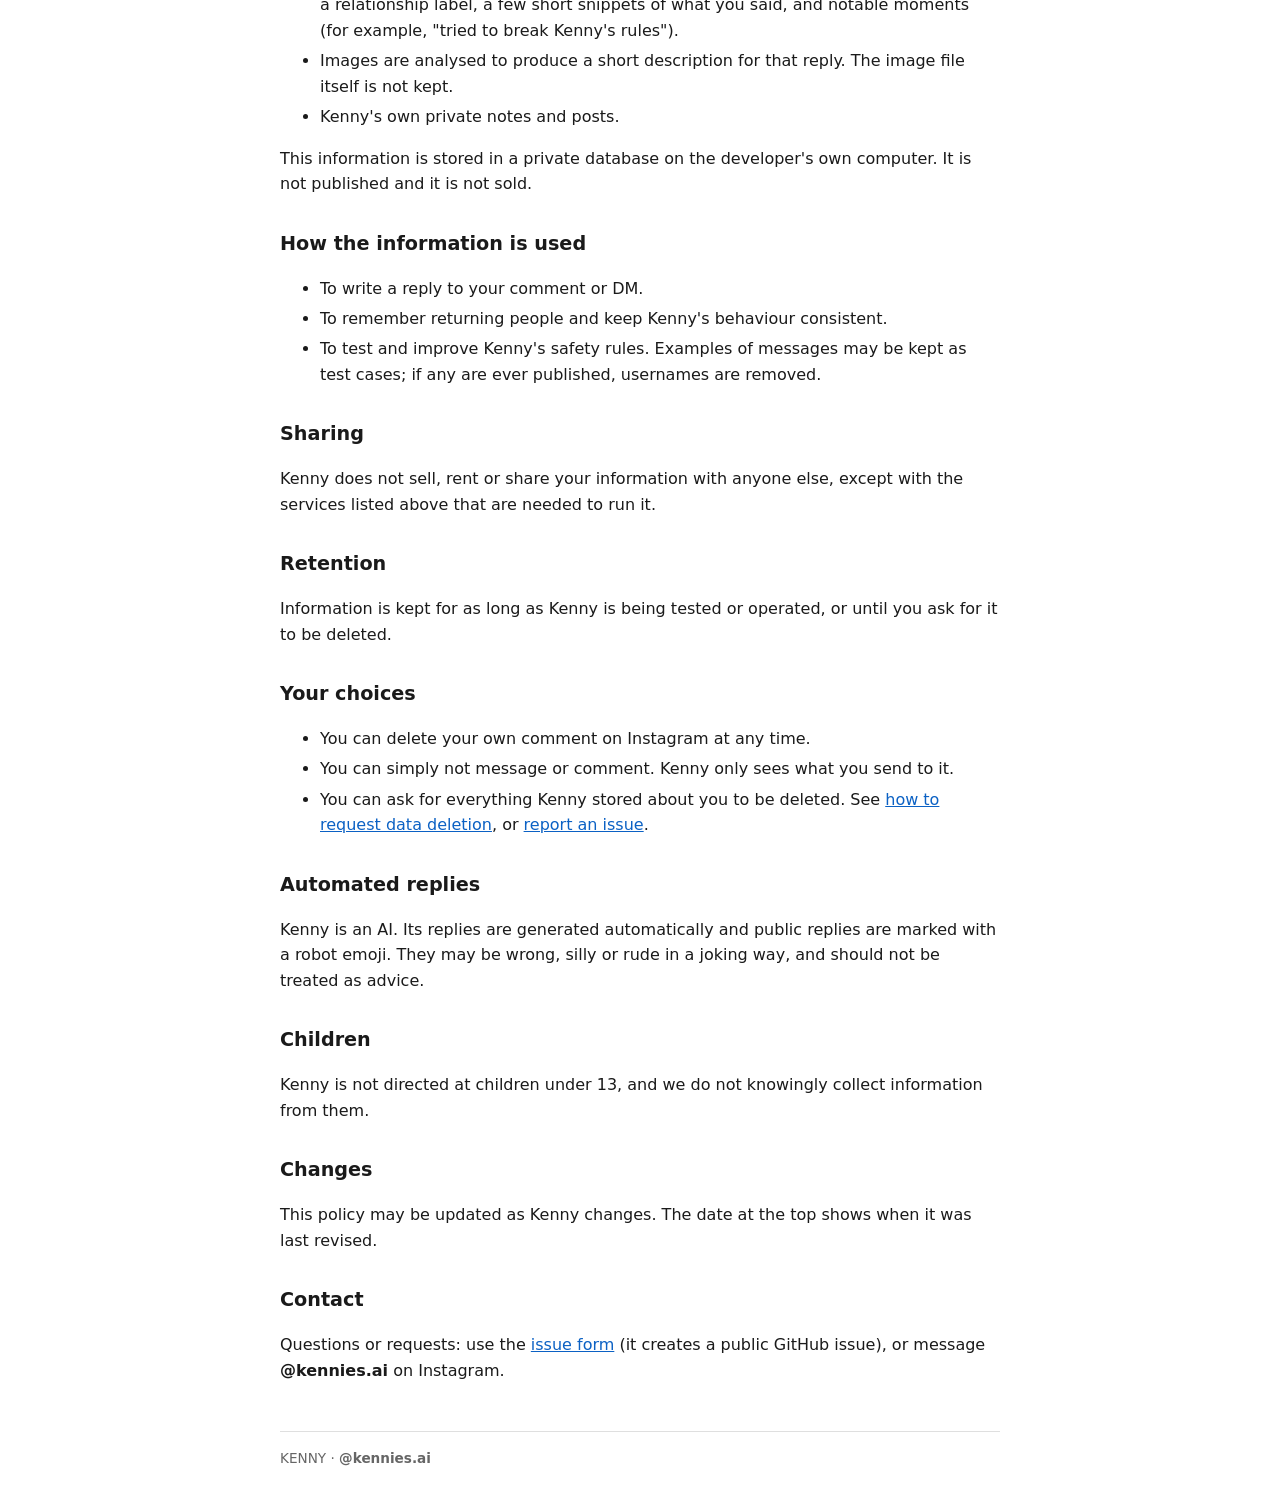
==== commit 47d92034: "Remove third-party services section from index.html Removed section about third-party services and d" ====
--- a/index.html
+++ b/index.html
@@ -59,9 +59,6 @@
 <li>To test and improve Kenny's safety rules. Examples of messages may be kept as test cases; if any are ever published, usernames are removed.</li>
 </ul>
 
-<h2>Third-party services</h2>
-<p>To write replies, the text of your comment or message, your username and any images you send are sent to AI providers: Google's Gemini API, and Groq as a backup when Gemini is unavailable. A small model running on the developer's own computer may also be used. Kenny's replies are posted through the Instagram API provided by Meta, and a tunnel service (ngrok) may relay Instagram's notifications to the developer's computer. These services process data under their own privacy policies.</p>
-
 <h2>Sharing</h2>
 <p>Kenny does not sell, rent or share your information with anyone else, except with the services listed above that are needed to run it.</p>
 
